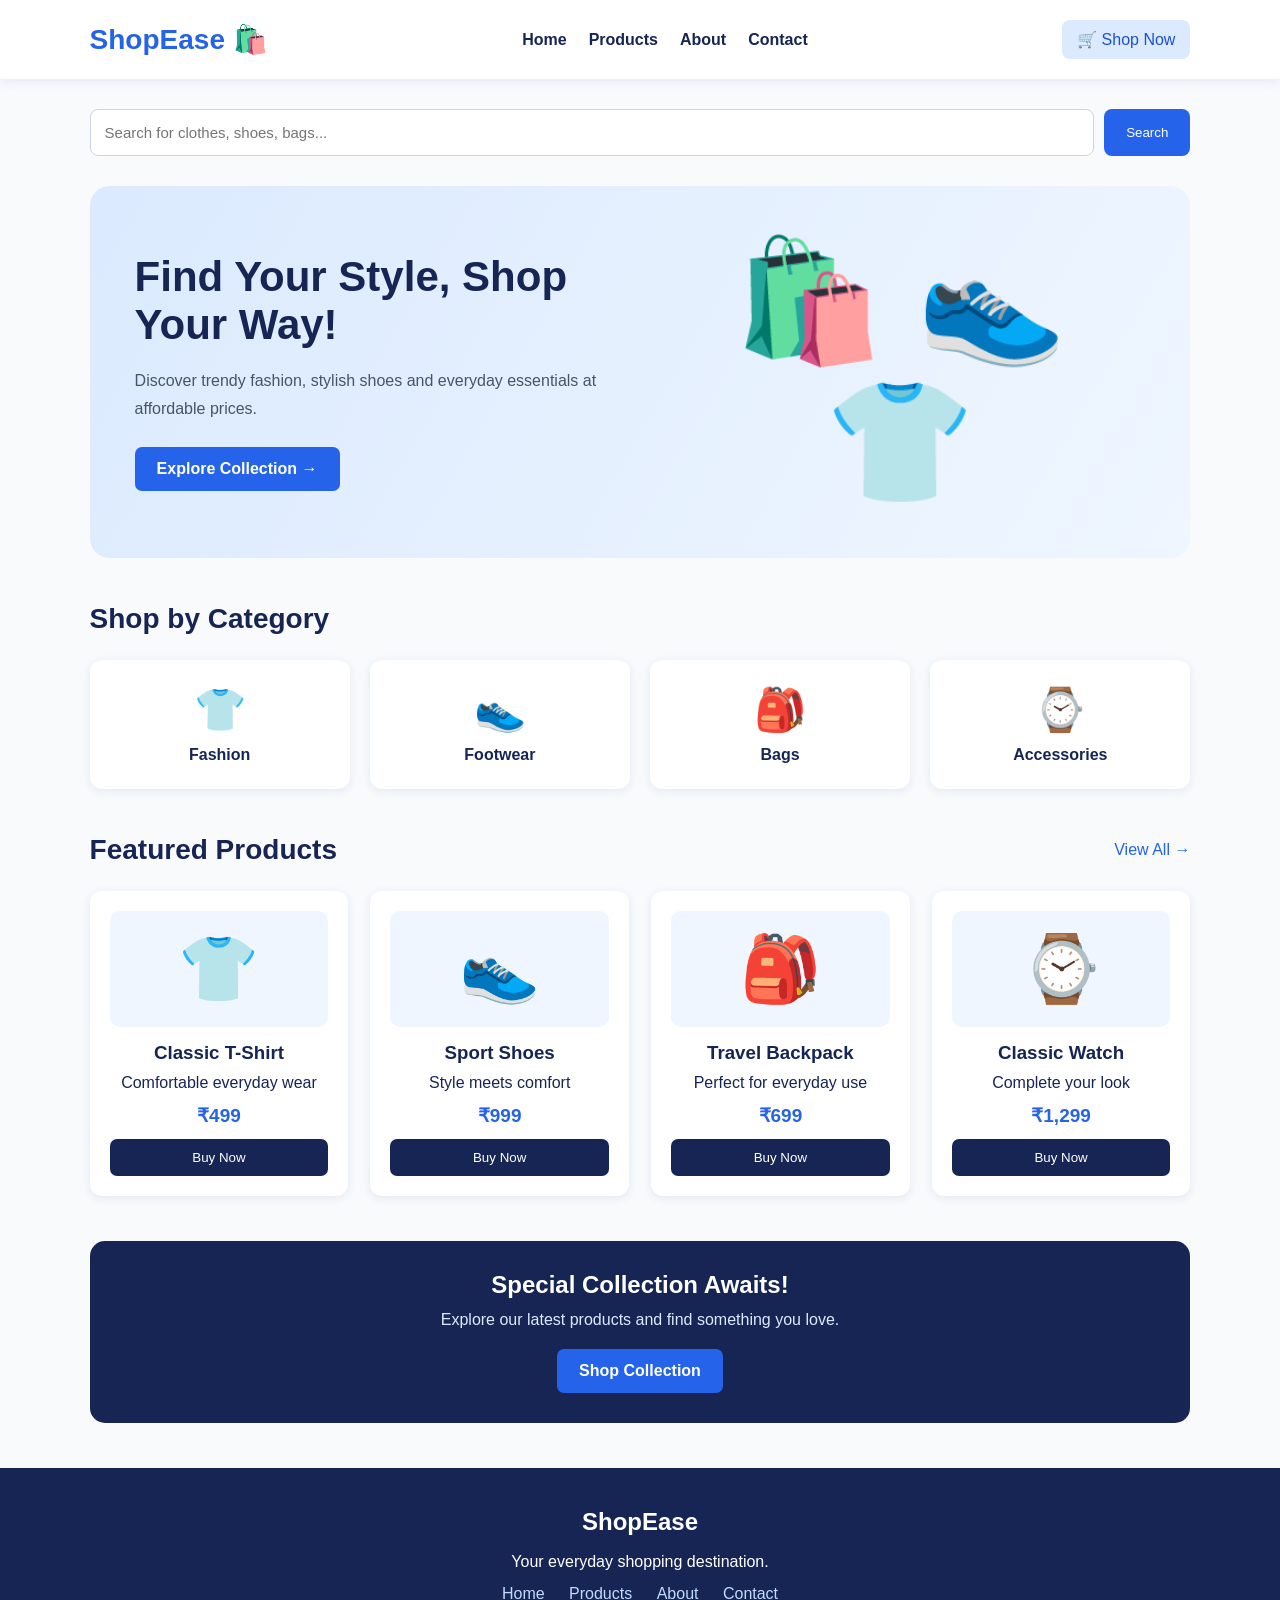
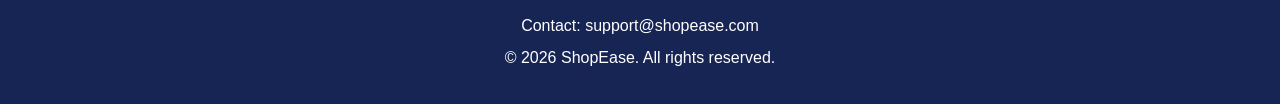
==== index.html @ ec51d3c1 "Success" ====
<!DOCTYPE html>
<html lang="en">
<head>
    <meta charset="UTF-8">
    <meta name="viewport" content="width=device-width, initial-scale=1.0">
    <title>ShopEase - Online Shopping</title>

    <style>
        * {
            margin: 0;
            padding: 0;
            box-sizing: border-box;
        }

        body {
            font-family: Arial, sans-serif;
            background: #f8fafc;
            color: #172554;
        }

        /* Navbar */
        header {
            background: white;
            padding: 20px 7%;
            display: flex;
            justify-content: space-between;
            align-items: center;
            gap: 20px;
            flex-wrap: wrap;
            box-shadow: 0 2px 10px #e2e8f0;
        }

        .logo {
            font-size: 28px;
            font-weight: bold;
            color: #2563eb;
        }

        nav {
            display: flex;
            gap: 22px;
            flex-wrap: wrap;
        }

        nav a {
            text-decoration: none;
            color: #172554;
            font-weight: bold;
        }

        nav a:hover {
            color: #2563eb;
        }

        .cart {
            background: #dbeafe;
            color: #1d4ed8;
            padding: 10px 15px;
            border-radius: 8px;
            text-decoration: none;
        }

        /* Hero section */
        .hero {
            margin: 30px auto;
            width: 86%;
            min-height: 320px;
            padding: 45px;
            border-radius: 20px;
            background: linear-gradient(120deg, #dbeafe, #eff6ff);
            display: flex;
            align-items: center;
            justify-content: space-between;
            gap: 30px;
            flex-wrap: wrap;
        }

        .hero-text {
            flex: 1;
            min-width: 250px;
        }

        .hero-text h1 {
            font-size: 42px;
            margin-bottom: 18px;
        }

        .hero-text p {
            color: #475569;
            line-height: 1.7;
            margin-bottom: 25px;
        }

        .btn {
            display: inline-block;
            background: #2563eb;
            color: white;
            text-decoration: none;
            padding: 13px 22px;
            border-radius: 7px;
            font-weight: bold;
        }

        .btn:hover {
            background: #1d4ed8;
        }

        .hero-image {
            flex: 1;
            min-width: 220px;
            text-align: center;
        }

        .hero-image span {
            font-size: 120px;
        }

        /* Search bar */
        .search {
            width: 86%;
            margin: 30px auto;
            display: flex;
            gap: 10px;
        }

        .search input {
            flex: 1;
            min-width: 0;
            padding: 14px;
            border: 1px solid #cbd5e1;
            border-radius: 8px;
            font-size: 15px;
        }

        .search button {
            background: #2563eb;
            color: white;
            border: none;
            padding: 14px 22px;
            border-radius: 8px;
            cursor: pointer;
        }

        /* Sections */
        .section {
            width: 86%;
            margin: 45px auto;
        }

        .section-heading {
            display: flex;
            justify-content: space-between;
            align-items: center;
            margin-bottom: 25px;
            gap: 15px;
        }

        .section-heading h2 {
            font-size: 28px;
        }

        .section-heading a {
            color: #2563eb;
            text-decoration: none;
        }

        /* Categories */
        .categories {
            display: flex;
            gap: 20px;
            flex-wrap: wrap;
        }

        .category {
            background: white;
            flex: 1;
            min-width: 130px;
            padding: 25px 15px;
            text-align: center;
            border-radius: 12px;
            box-shadow: 0 2px 8px #e2e8f0;
        }

        .category span {
            font-size: 42px;
        }

        .category h3 {
            margin-top: 12px;
            font-size: 16px;
        }

        /* Products */
        .products {
            display: flex;
            flex-wrap: wrap;
            gap: 22px;
        }

        .product {
            background: white;
            flex: 1 1 200px;
            padding: 20px;
            text-align: center;
            border-radius: 12px;
            box-shadow: 0 2px 8px #e2e8f0;
        }

        .product-image {
            background: #eff6ff;
            padding: 20px;
            border-radius: 10px;
            font-size: 65px;
            margin-bottom: 15px;
        }

        .product h3 {
            margin-bottom: 10px;
        }

        .price {
            color: #2563eb;
            font-weight: bold;
            margin: 12px 0;
            font-size: 19px;
        }

        .product button {
            width: 100%;
            padding: 11px;
            background: #172554;
            color: white;
            border: none;
            border-radius: 7px;
            cursor: pointer;
        }

        /* Offer */
        .offer {
            width: 86%;
            margin: 45px auto;
            padding: 30px;
            background: #172554;
            color: white;
            border-radius: 15px;
            text-align: center;
        }

        .offer p {
            margin: 12px 0 20px;
            color: #dbeafe;
        }

        /* Footer */
        footer {
            background: #172554;
            color: white;
            padding: 30px 7%;
            text-align: center;
            line-height: 2;
        }

        footer a {
            color: #bfdbfe;
            text-decoration: none;
            margin: 0 10px;
        }

        /* Mobile responsive */
        @media (max-width: 600px) {
            header {
                justify-content: center;
            }

            nav {
                justify-content: center;
                gap: 14px;
            }

            .hero {
                padding: 30px 20px;
            }

            .hero-text h1 {
                font-size: 32px;
            }

            .hero-image span {
                font-size: 85px;
            }

            .section-heading h2 {
                font-size: 23px;
            }
        }
    </style>
</head>

<body>

    <!-- Navigation -->
    <header>
        <div class="logo">ShopEase 🛍️</div>

        <nav>
            <a href="index.html">Home</a>
            <a href="products.html">Products</a>
            <a href="about.html">About</a>
            <a href="contact.html">Contact</a>
        </nav>

        <a href="products.html" class="cart">🛒 Shop Now</a>
    </header>

    <!-- Search -->
    <form class="search" onsubmit="searchProducts(event)">
        <input type="search" id="searchInput"
               placeholder="Search for clothes, shoes, bags...">
        <button type="submit">Search</button>
    </form>

    <!-- Hero -->
    <section class="hero">
        <div class="hero-text">
            <h1>Find Your Style, Shop Your Way!</h1>
            <p>
                Discover trendy fashion, stylish shoes and everyday
                essentials at affordable prices.
            </p>
            <a href="products.html" class="btn">Explore Collection →</a>
        </div>

        <div class="hero-image">
            <span>🛍️ 👟 👕</span>
        </div>
    </section>

    <!-- Categories -->
    <section class="section">
        <div class="section-heading">
            <h2>Shop by Category</h2>
        </div>

        <div class="categories">
            <div class="category">
                <span>👕</span>
                <h3>Fashion</h3>
            </div>

            <div class="category">
                <span>👟</span>
                <h3>Footwear</h3>
            </div>

            <div class="category">
                <span>🎒</span>
                <h3>Bags</h3>
            </div>

            <div class="category">
                <span>⌚</span>
                <h3>Accessories</h3>
            </div>
        </div>
    </section>

    <!-- Featured products -->
    <section class="section" id="featured">
        <div class="section-heading">
            <h2>Featured Products</h2>
            <a href="products.html">View All →</a>
        </div>

        <div class="products" id="productList">

            <div class="product" data-name="t-shirt">
                <div class="product-image">👕</div>
                <h3>Classic T-Shirt</h3>
                <p>Comfortable everyday wear</p>
                <div class="price">₹499</div>
                <button onclick="buy('Classic T-Shirt')">
                    Buy Now
                </button>
            </div>

            <div class="product" data-name="shoes">
                <div class="product-image">👟</div>
                <h3>Sport Shoes</h3>
                <p>Style meets comfort</p>
                <div class="price">₹999</div>
                <button onclick="buy('Sport Shoes')">
                    Buy Now
                </button>
            </div>

            <div class="product" data-name="backpack bag">
                <div class="product-image">🎒</div>
                <h3>Travel Backpack</h3>
                <p>Perfect for everyday use</p>
                <div class="price">₹699</div>
                <button onclick="buy('Travel Backpack')">
                    Buy Now
                </button>
            </div>

            <div class="product" data-name="watch accessories">
                <div class="product-image">⌚</div>
                <h3>Classic Watch</h3>
                <p>Complete your look</p>
                <div class="price">₹1,299</div>
                <button onclick="buy('Classic Watch')">
                    Buy Now
                </button>
            </div>

        </div>
        <p id="noResults" style="display:none; margin-top:20px;">
            No matching products found.
        </p>
    </section>

    <!-- Offer -->
    <section class="offer">
        <h2>Special Collection Awaits!</h2>
        <p>Explore our latest products and find something you love.</p>
        <a href="products.html" class="btn">Shop Collection</a>
    </section>

    <!-- Footer -->
    <footer>
        <h2>ShopEase</h2>
        <p>Your everyday shopping destination.</p>

        <p>
            <a href="index.html">Home</a>
            <a href="products.html">Products</a>
            <a href="about.html">About</a>
            <a href="contact.html">Contact</a>
        </p>

        <p>Contact: support@shopease.com</p>
        <p>&copy; 2026 ShopEase. All rights reserved.</p>
    </footer>

    <script>
        function buy(product) {
            alert("You selected: " + product);
        }

        function searchProducts(event) {
            event.preventDefault();

            const query = document.getElementById("searchInput")
                .value.trim().toLowerCase();

            const products = document.querySelectorAll(".product");
            let found = false;

            products.forEach(function(product) {
                const name = product.dataset.name;
                const match = name.includes(query);

                product.style.display = match ? "" : "none";

                if (match) {
                    found = true;
                }
            });

            document.getElementById("noResults").style.display =
                found ? "none" : "block";

            document.getElementById("featured").scrollIntoView({
                behavior: "smooth"
            });
        }
    </script>

</body>
</html>
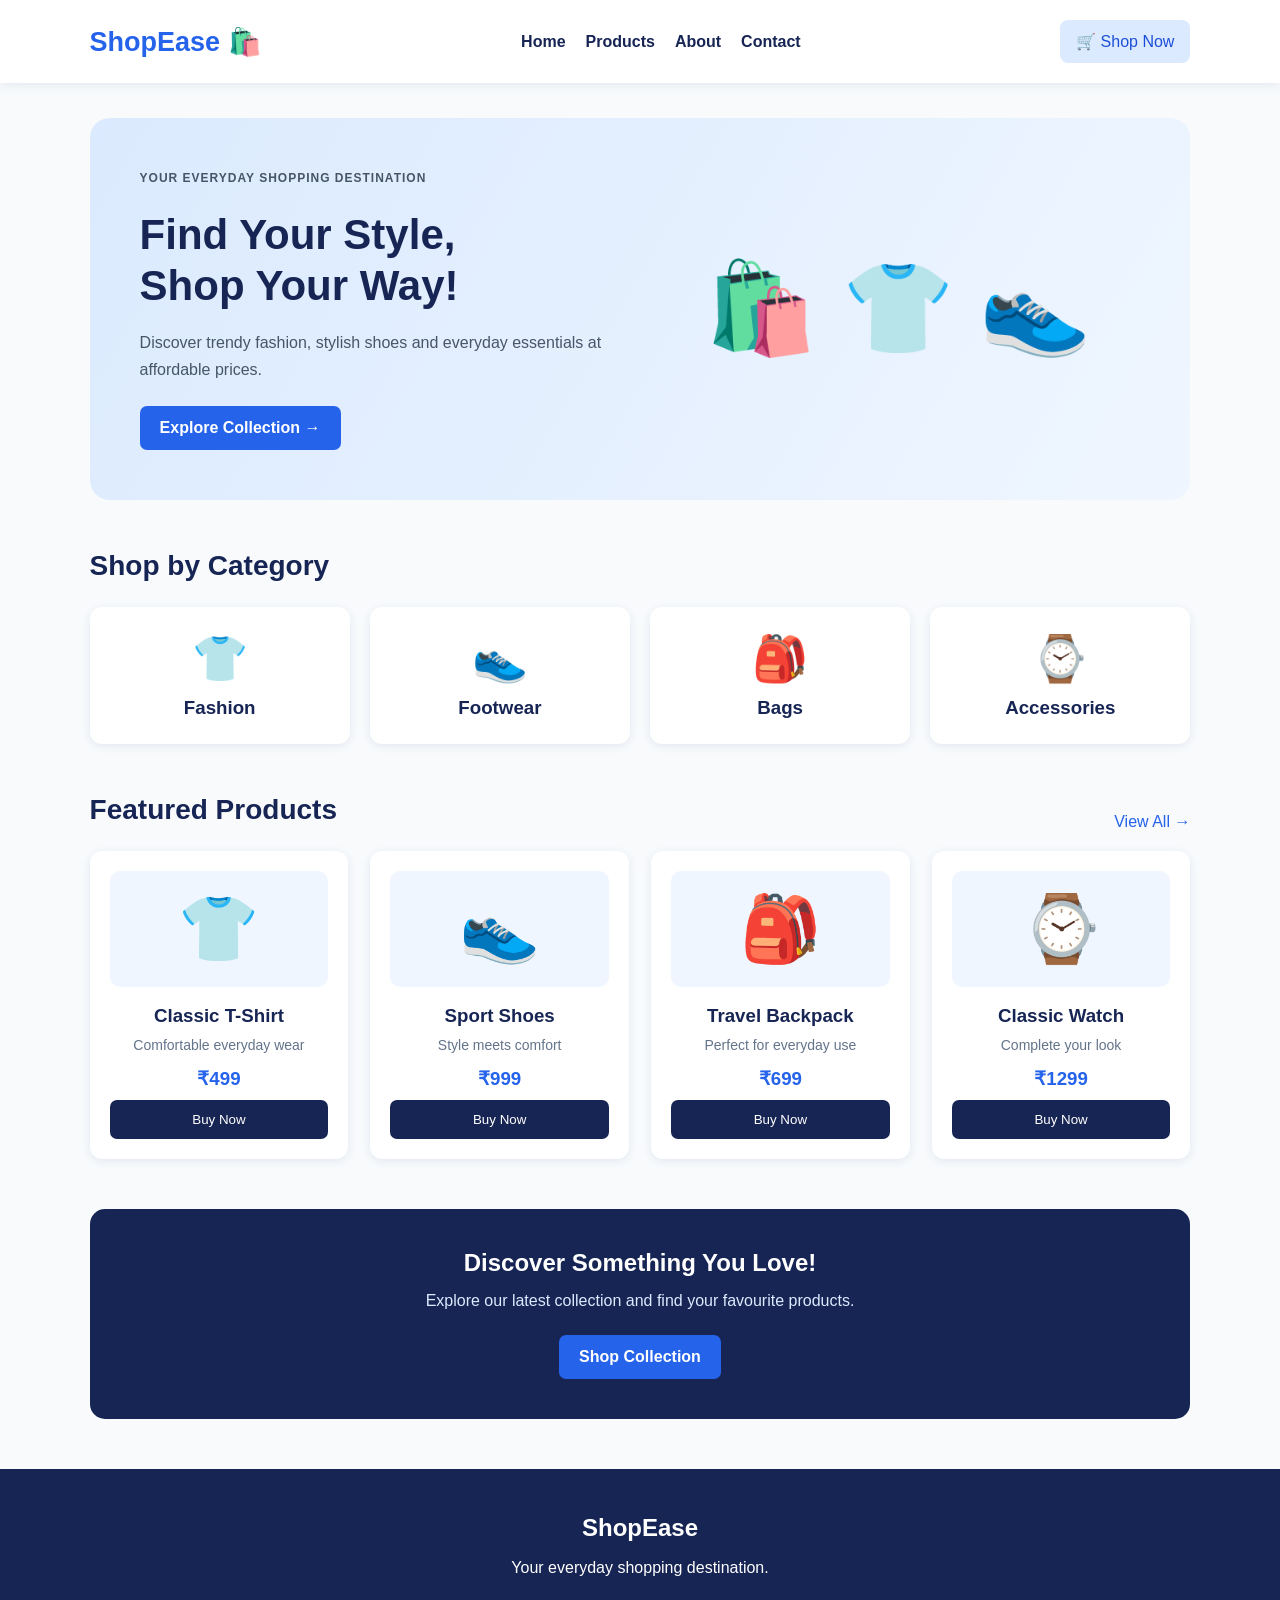
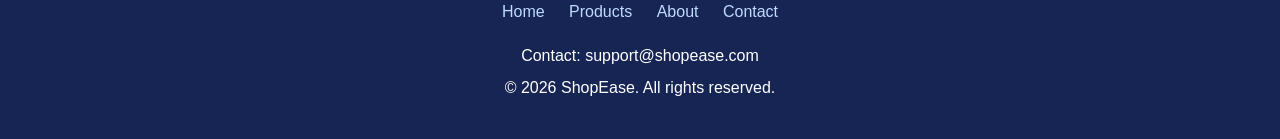
==== commit ca23fb2a: "Success" ====
--- a/index.html
+++ b/index.html
@@ -4,304 +4,13 @@
 <head>
     <meta charset="UTF-8">
     <meta name="viewport" content="width=device-width, initial-scale=1.0">
-    <title>ShopEase - Online Shopping</title>
-
-    <style>
-        * {
-            margin: 0;
-            padding: 0;
-            box-sizing: border-box;
-        }
-
-        body {
-            font-family: Arial, sans-serif;
-            background: #f8fafc;
-            color: #172554;
-        }
-
-        /* Navbar */
-        header {
-            background: white;
-            padding: 20px 7%;
-            display: flex;
-            justify-content: space-between;
-            align-items: center;
-            gap: 20px;
-            flex-wrap: wrap;
-            box-shadow: 0 2px 10px #e2e8f0;
-        }
-
-        .logo {
-            font-size: 28px;
-            font-weight: bold;
-            color: #2563eb;
-        }
-
-        nav {
-            display: flex;
-            gap: 22px;
-            flex-wrap: wrap;
-        }
-
-        nav a {
-            text-decoration: none;
-            color: #172554;
-            font-weight: bold;
-        }
-
-        nav a:hover {
-            color: #2563eb;
-        }
-
-        .cart {
-            background: #dbeafe;
-            color: #1d4ed8;
-            padding: 10px 15px;
-            border-radius: 8px;
-            text-decoration: none;
-        }
-
-        /* Hero section */
-        .hero {
-            margin: 30px auto;
-            width: 86%;
-            min-height: 320px;
-            padding: 45px;
-            border-radius: 20px;
-            background: linear-gradient(120deg, #dbeafe, #eff6ff);
-            display: flex;
-            align-items: center;
-            justify-content: space-between;
-            gap: 30px;
-            flex-wrap: wrap;
-        }
-
-        .hero-text {
-            flex: 1;
-            min-width: 250px;
-        }
-
-        .hero-text h1 {
-            font-size: 42px;
-            margin-bottom: 18px;
-        }
-
-        .hero-text p {
-            color: #475569;
-            line-height: 1.7;
-            margin-bottom: 25px;
-        }
-
-        .btn {
-            display: inline-block;
-            background: #2563eb;
-            color: white;
-            text-decoration: none;
-            padding: 13px 22px;
-            border-radius: 7px;
-            font-weight: bold;
-        }
-
-        .btn:hover {
-            background: #1d4ed8;
-        }
-
-        .hero-image {
-            flex: 1;
-            min-width: 220px;
-            text-align: center;
-        }
-
-        .hero-image span {
-            font-size: 120px;
-        }
-
-        /* Search bar */
-        .search {
-            width: 86%;
-            margin: 30px auto;
-            display: flex;
-            gap: 10px;
-        }
-
-        .search input {
-            flex: 1;
-            min-width: 0;
-            padding: 14px;
-            border: 1px solid #cbd5e1;
-            border-radius: 8px;
-            font-size: 15px;
-        }
-
-        .search button {
-            background: #2563eb;
-            color: white;
-            border: none;
-            padding: 14px 22px;
-            border-radius: 8px;
-            cursor: pointer;
-        }
-
-        /* Sections */
-        .section {
-            width: 86%;
-            margin: 45px auto;
-        }
-
-        .section-heading {
-            display: flex;
-            justify-content: space-between;
-            align-items: center;
-            margin-bottom: 25px;
-            gap: 15px;
-        }
-
-        .section-heading h2 {
-            font-size: 28px;
-        }
-
-        .section-heading a {
-            color: #2563eb;
-            text-decoration: none;
-        }
-
-        /* Categories */
-        .categories {
-            display: flex;
-            gap: 20px;
-            flex-wrap: wrap;
-        }
-
-        .category {
-            background: white;
-            flex: 1;
-            min-width: 130px;
-            padding: 25px 15px;
-            text-align: center;
-            border-radius: 12px;
-            box-shadow: 0 2px 8px #e2e8f0;
-        }
-
-        .category span {
-            font-size: 42px;
-        }
-
-        .category h3 {
-            margin-top: 12px;
-            font-size: 16px;
-        }
-
-        /* Products */
-        .products {
-            display: flex;
-            flex-wrap: wrap;
-            gap: 22px;
-        }
-
-        .product {
-            background: white;
-            flex: 1 1 200px;
-            padding: 20px;
-            text-align: center;
-            border-radius: 12px;
-            box-shadow: 0 2px 8px #e2e8f0;
-        }
-
-        .product-image {
-            background: #eff6ff;
-            padding: 20px;
-            border-radius: 10px;
-            font-size: 65px;
-            margin-bottom: 15px;
-        }
-
-        .product h3 {
-            margin-bottom: 10px;
-        }
-
-        .price {
-            color: #2563eb;
-            font-weight: bold;
-            margin: 12px 0;
-            font-size: 19px;
-        }
-
-        .product button {
-            width: 100%;
-            padding: 11px;
-            background: #172554;
-            color: white;
-            border: none;
-            border-radius: 7px;
-            cursor: pointer;
-        }
-
-        /* Offer */
-        .offer {
-            width: 86%;
-            margin: 45px auto;
-            padding: 30px;
-            background: #172554;
-            color: white;
-            border-radius: 15px;
-            text-align: center;
-        }
-
-        .offer p {
-            margin: 12px 0 20px;
-            color: #dbeafe;
-        }
-
-        /* Footer */
-        footer {
-            background: #172554;
-            color: white;
-            padding: 30px 7%;
-            text-align: center;
-            line-height: 2;
-        }
-
-        footer a {
-            color: #bfdbfe;
-            text-decoration: none;
-            margin: 0 10px;
-        }
-
-        /* Mobile responsive */
-        @media (max-width: 600px) {
-            header {
-                justify-content: center;
-            }
-
-            nav {
-                justify-content: center;
-                gap: 14px;
-            }
-
-            .hero {
-                padding: 30px 20px;
-            }
-
-            .hero-text h1 {
-                font-size: 32px;
-            }
-
-            .hero-image span {
-                font-size: 85px;
-            }
-
-            .section-heading h2 {
-                font-size: 23px;
-            }
-        }
-    </style>
+    <title>ShopEase - Online Store</title>
+    <link rel="stylesheet" href="style.css">
 </head>
-
 <body>
 
-    <!-- Navigation -->
     <header>
-        <div class="logo">ShopEase 🛍️</div>
+        <h1 class="logo">ShopEase 🛍️</h1>
 
         <nav>
             <a href="index.html">Home</a>
@@ -313,34 +22,22 @@
         <a href="products.html" class="cart">🛒 Shop Now</a>
     </header>
 
-    <!-- Search -->
-    <form class="search" onsubmit="searchProducts(event)">
-        <input type="search" id="searchInput"
-               placeholder="Search for clothes, shoes, bags...">
-        <button type="submit">Search</button>
-    </form>
-
-    <!-- Hero -->
-    <section class="hero">
+    <section class="hero" id="home">
         <div class="hero-text">
-            <h1>Find Your Style, Shop Your Way!</h1>
-            <p>
-                Discover trendy fashion, stylish shoes and everyday
-                essentials at affordable prices.
-            </p>
+            <p class="tagline">YOUR EVERYDAY SHOPPING DESTINATION</p>
+            <h2>Find Your Style,<br>Shop Your Way!</h2>
+            <p>Discover trendy fashion, stylish shoes and everyday
+               essentials at affordable prices.</p>
             <a href="products.html" class="btn">Explore Collection →</a>
         </div>
 
         <div class="hero-image">
-            <span>🛍️ 👟 👕</span>
+            🛍️ 👕 👟
         </div>
     </section>
 
-    <!-- Categories -->
     <section class="section">
-        <div class="section-heading">
-            <h2>Shop by Category</h2>
-        </div>
+        <h2>Shop by Category</h2>
 
         <div class="categories">
             <div class="category">
@@ -365,116 +62,74 @@
         </div>
     </section>
 
-    <!-- Featured products -->
-    <section class="section" id="featured">
+    <section class="section" id="products">
         <div class="section-heading">
             <h2>Featured Products</h2>
             <a href="products.html">View All →</a>
         </div>
 
-        <div class="products" id="productList">
+        <div class="products">
 
-            <div class="product" data-name="t-shirt">
+            <div class="product">
                 <div class="product-image">👕</div>
                 <h3>Classic T-Shirt</h3>
                 <p>Comfortable everyday wear</p>
-                <div class="price">₹499</div>
-                <button onclick="buy('Classic T-Shirt')">
-                    Buy Now
-                </button>
+                <h3 class="price">₹499</h3>
+                <button onclick="buy('Classic T-Shirt')">Buy Now</button>
             </div>
 
-            <div class="product" data-name="shoes">
+            <div class="product">
                 <div class="product-image">👟</div>
                 <h3>Sport Shoes</h3>
                 <p>Style meets comfort</p>
-                <div class="price">₹999</div>
-                <button onclick="buy('Sport Shoes')">
-                    Buy Now
-                </button>
+                <h3 class="price">₹999</h3>
+                <button onclick="buy('Sport Shoes')">Buy Now</button>
             </div>
 
-            <div class="product" data-name="backpack bag">
+            <div class="product">
                 <div class="product-image">🎒</div>
                 <h3>Travel Backpack</h3>
                 <p>Perfect for everyday use</p>
-                <div class="price">₹699</div>
-                <button onclick="buy('Travel Backpack')">
-                    Buy Now
-                </button>
+                <h3 class="price">₹699</h3>
+                <button onclick="buy('Travel Backpack')">Buy Now</button>
             </div>
 
-            <div class="product" data-name="watch accessories">
+            <div class="product">
                 <div class="product-image">⌚</div>
                 <h3>Classic Watch</h3>
                 <p>Complete your look</p>
-                <div class="price">₹1,299</div>
-                <button onclick="buy('Classic Watch')">
-                    Buy Now
-                </button>
+                <h3 class="price">₹1299</h3>
+                <button onclick="buy('Classic Watch')">Buy Now</button>
             </div>
 
         </div>
-        <p id="noResults" style="display:none; margin-top:20px;">
-            No matching products found.
-        </p>
     </section>
 
-    <!-- Offer -->
     <section class="offer">
-        <h2>Special Collection Awaits!</h2>
-        <p>Explore our latest products and find something you love.</p>
+        <h2>Discover Something You Love!</h2>
+        <p>Explore our latest collection and find your favourite products.</p>
         <a href="products.html" class="btn">Shop Collection</a>
     </section>
 
-    <!-- Footer -->
     <footer>
         <h2>ShopEase</h2>
         <p>Your everyday shopping destination.</p>
 
-        <p>
+        <div class="footer-links">
             <a href="index.html">Home</a>
             <a href="products.html">Products</a>
             <a href="about.html">About</a>
             <a href="contact.html">Contact</a>
-        </p>
+        </div>
 
         <p>Contact: support@shopease.com</p>
-        <p>&copy; 2026 ShopEase. All rights reserved.</p>
+        <p>© 2026 ShopEase. All rights reserved.</p>
     </footer>
 
     <script>
         function buy(product) {
             alert("You selected: " + product);
         }
-
-        function searchProducts(event) {
-            event.preventDefault();
-
-            const query = document.getElementById("searchInput")
-                .value.trim().toLowerCase();
-
-            const products = document.querySelectorAll(".product");
-            let found = false;
-
-            products.forEach(function(product) {
-                const name = product.dataset.name;
-                const match = name.includes(query);
-
-                product.style.display = match ? "" : "none";
-
-                if (match) {
-                    found = true;
-                }
-            });
-
-            document.getElementById("noResults").style.display =
-                found ? "none" : "block";
-
-            document.getElementById("featured").scrollIntoView({
-                behavior: "smooth"
-            });
-        }
     </script>
 
 </body>
--- a/style.css
+++ b/style.css
@@ -0,0 +1,290 @@
+
+* {
+    margin: 0;
+    padding: 0;
+    box-sizing: border-box;
+}
+
+body {
+    font-family: Arial, sans-serif;
+    background: #f8fafc;
+    color: #172554;
+}
+
+/* Header and Navigation */
+header {
+    background: white;
+    padding: 20px 7%;
+    display: flex;
+    justify-content: space-between;
+    align-items: center;
+    flex-wrap: wrap;
+    gap: 20px;
+    box-shadow: 0 2px 10px #e2e8f0;
+}
+
+.logo {
+    color: #2563eb;
+    font-size: 27px;
+}
+
+nav {
+    display: flex;
+    gap: 20px;
+    flex-wrap: wrap;
+}
+
+nav a {
+    text-decoration: none;
+    color: #172554;
+    font-weight: bold;
+}
+
+nav a:hover {
+    color: #2563eb;
+}
+
+.cart {
+    background: #dbeafe;
+    padding: 12px 16px;
+    color: #1d4ed8;
+    text-decoration: none;
+    border-radius: 8px;
+}
+
+/* Hero Section */
+.hero {
+    width: 86%;
+    margin: 35px auto;
+    padding: 50px;
+    min-height: 330px;
+    background: linear-gradient(120deg, #dbeafe, #eff6ff);
+    border-radius: 20px;
+    display: flex;
+    justify-content: space-between;
+    align-items: center;
+    flex-wrap: wrap;
+    gap: 30px;
+}
+
+.hero-text {
+    flex: 1;
+    min-width: 250px;
+}
+
+.tagline {
+    color: #2563eb;
+    font-size: 12px;
+    font-weight: bold;
+    letter-spacing: 1px;
+    margin-bottom: 15px;
+}
+
+.hero-text h2 {
+    font-size: 42px;
+    line-height: 1.2;
+    margin-bottom: 18px;
+}
+
+.hero-text p {
+    color: #475569;
+    line-height: 1.7;
+    margin-bottom: 22px;
+}
+
+.hero-image {
+    flex: 1;
+    min-width: 200px;
+    text-align: center;
+    font-size: 90px;
+}
+
+/* Buttons */
+.btn {
+    display: inline-block;
+    background: #2563eb;
+    color: white;
+    text-decoration: none;
+    padding: 13px 20px;
+    border-radius: 7px;
+    font-weight: bold;
+}
+
+.btn:hover,
+button:hover {
+    background: #1d4ed8;
+}
+
+/* Common Section */
+.section {
+    width: 86%;
+    margin: 50px auto;
+}
+
+.section > h2,
+.section-heading h2 {
+    font-size: 28px;
+    margin-bottom: 25px;
+}
+
+.section-heading {
+    display: flex;
+    justify-content: space-between;
+    align-items: center;
+    flex-wrap: wrap;
+}
+
+.section-heading a {
+    text-decoration: none;
+    color: #2563eb;
+}
+
+/* Category Cards - Flexbox */
+.categories {
+    display: flex;
+    justify-content: space-between;
+    gap: 20px;
+    flex-wrap: wrap;
+}
+
+.category {
+    background: white;
+    flex: 1;
+    min-width: 130px;
+    padding: 25px 15px;
+    text-align: center;
+    border-radius: 12px;
+    box-shadow: 0 2px 8px #e2e8f0;
+    transition: transform 0.3s;
+}
+
+.category:hover {
+    transform: translateY(-5px);
+}
+
+.category span {
+    font-size: 45px;
+}
+
+.category h3 {
+    margin-top: 12px;
+}
+
+/* Product Cards - Flexbox */
+.products {
+    display: flex;
+    justify-content: center;
+    flex-wrap: wrap;
+    gap: 22px;
+}
+
+.product {
+    background: white;
+    flex: 1 1 200px;
+    max-width: 280px;
+    padding: 20px;
+    text-align: center;
+    border-radius: 12px;
+    box-shadow: 0 2px 8px #e2e8f0;
+    transition: transform 0.3s;
+}
+
+.product:hover {
+    transform: translateY(-5px);
+}
+
+.product-image {
+    background: #eff6ff;
+    padding: 20px;
+    border-radius: 10px;
+    font-size: 65px;
+    margin-bottom: 18px;
+}
+
+.product h3 {
+    margin-bottom: 10px;
+}
+
+.product p {
+    color: #64748b;
+    font-size: 14px;
+}
+
+.price {
+    color: #2563eb;
+    margin: 15px 0;
+}
+
+button {
+    width: 100%;
+    padding: 12px;
+    background: #172554;
+    color: white;
+    border: none;
+    border-radius: 7px;
+    cursor: pointer;
+}
+
+/* Offer Section */
+.offer {
+    width: 86%;
+    margin: 50px auto;
+    padding: 40px 20px;
+    text-align: center;
+    background: #172554;
+    color: white;
+    border-radius: 15px;
+}
+
+.offer p {
+    margin: 15px 0 25px;
+    color: #dbeafe;
+}
+
+/* Footer */
+footer {
+    background: #172554;
+    color: white;
+    text-align: center;
+    padding: 35px 20px;
+    line-height: 2;
+}
+
+.footer-links {
+    margin: 12px 0;
+}
+
+.footer-links a {
+    color: #bfdbfe;
+    text-decoration: none;
+    margin: 0 10px;
+}
+
+/* Mobile Responsive */
+@media (max-width: 600px) {
+    header {
+        justify-content: center;
+    }
+
+    nav {
+        justify-content: center;
+        gap: 14px;
+    }
+
+    .hero {
+        padding: 30px 20px;
+    }
+
+    .hero-text h2 {
+        font-size: 32px;
+    }
+
+    .hero-image {
+        font-size: 65px;
+    }
+
+    .section > h2,
+    .section-heading h2 {
+        font-size: 23px;
+    }
+}
